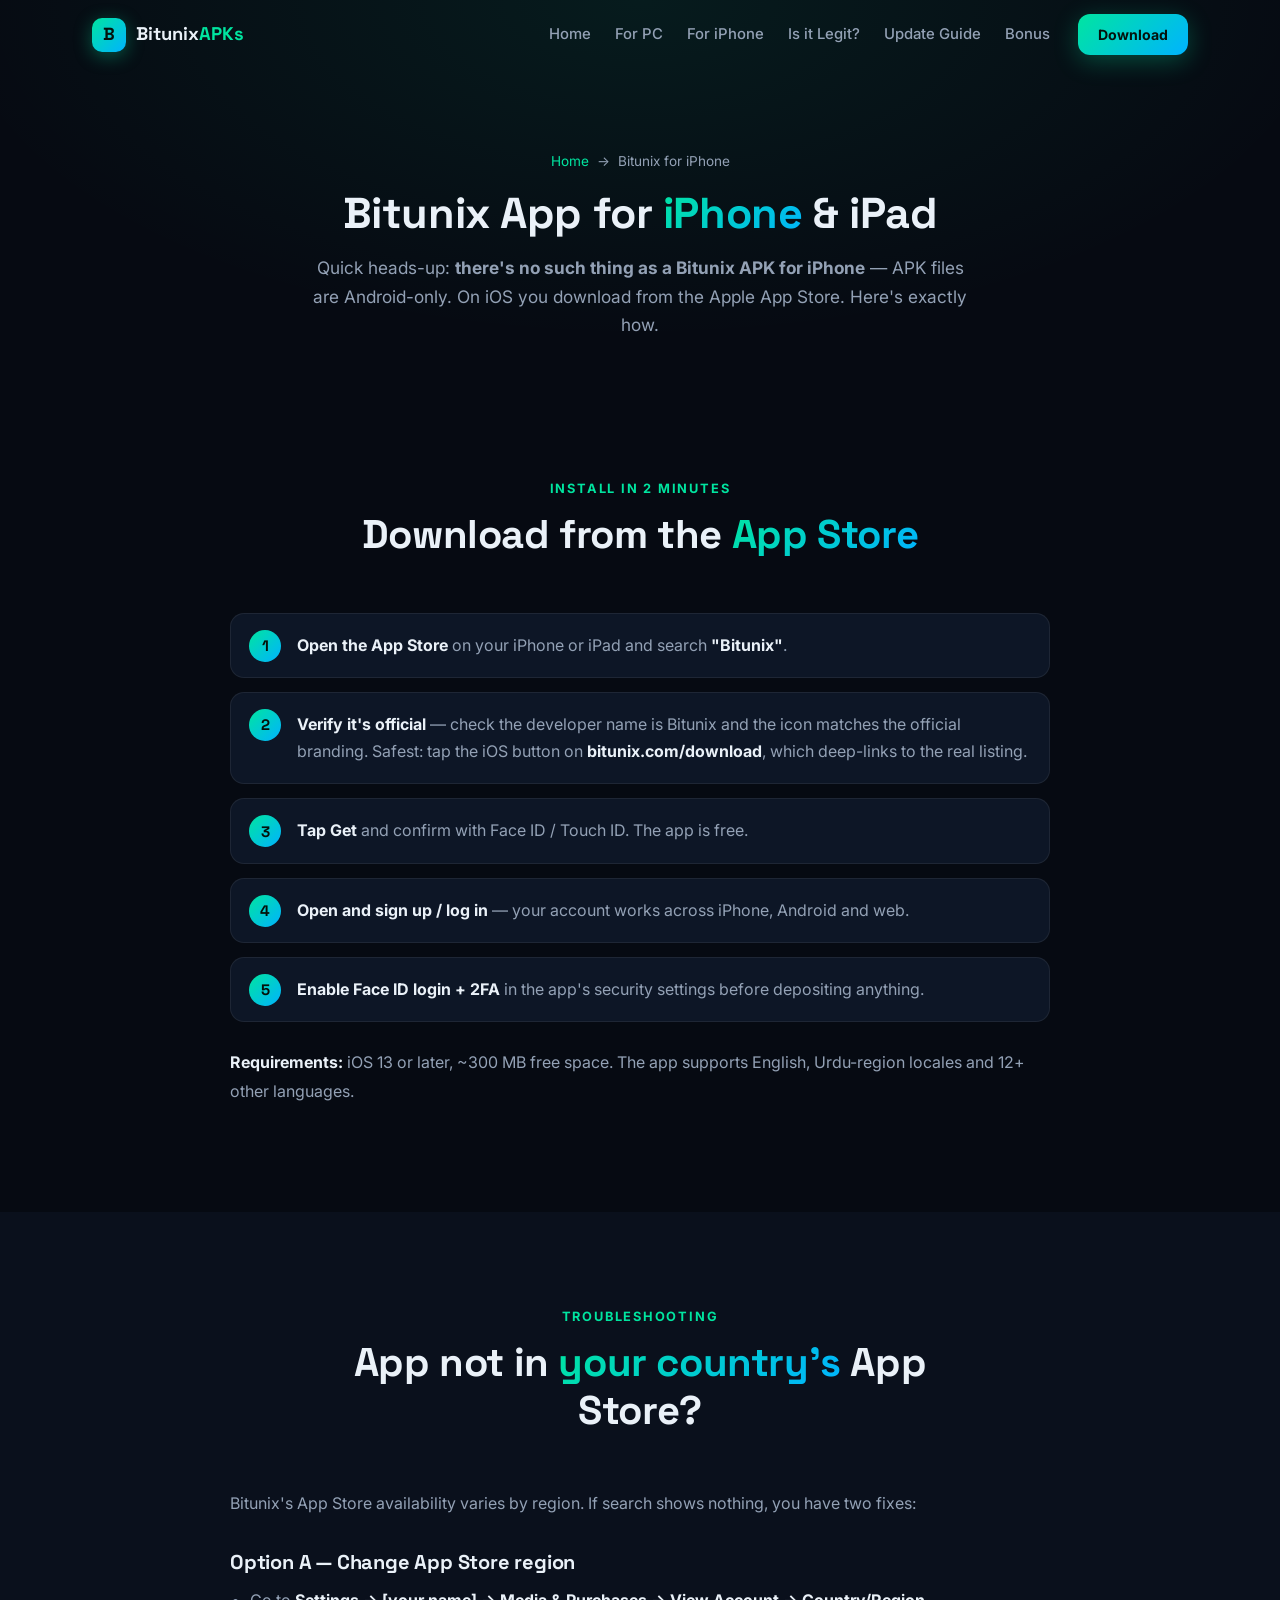
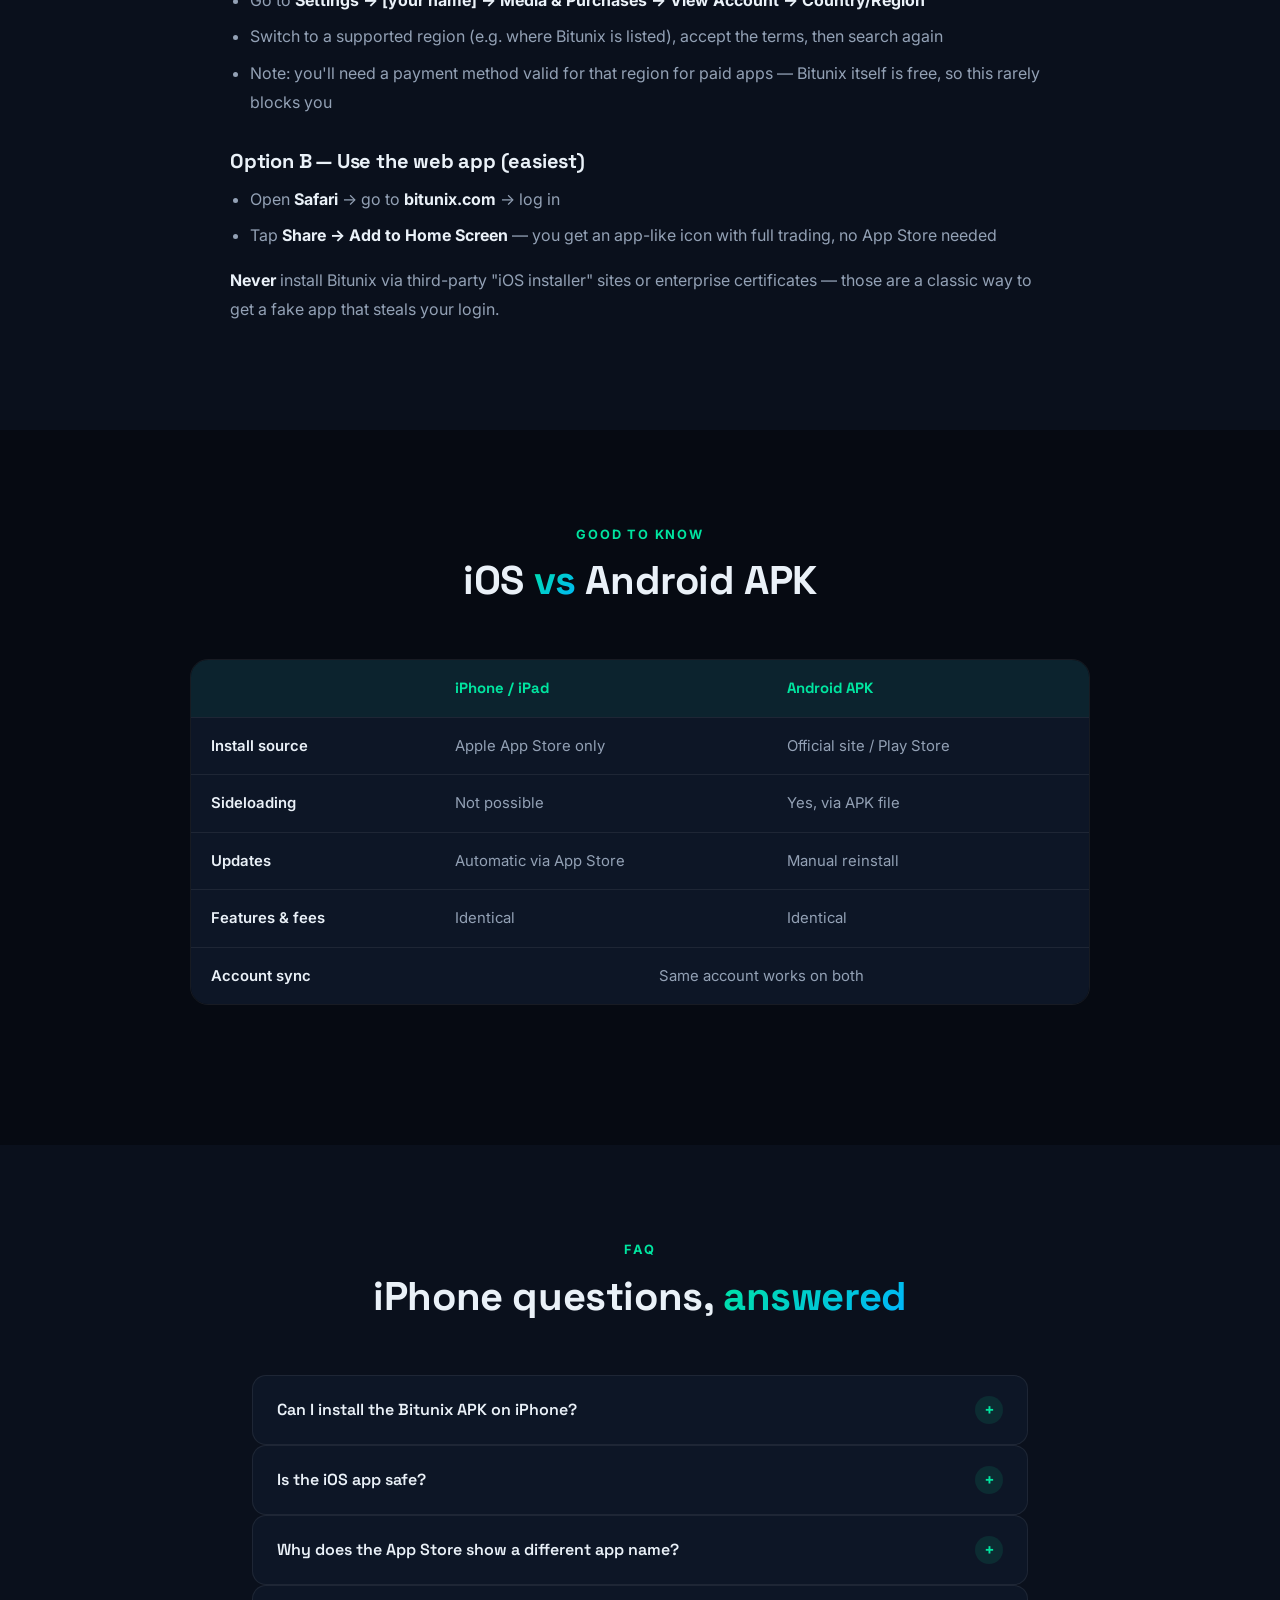
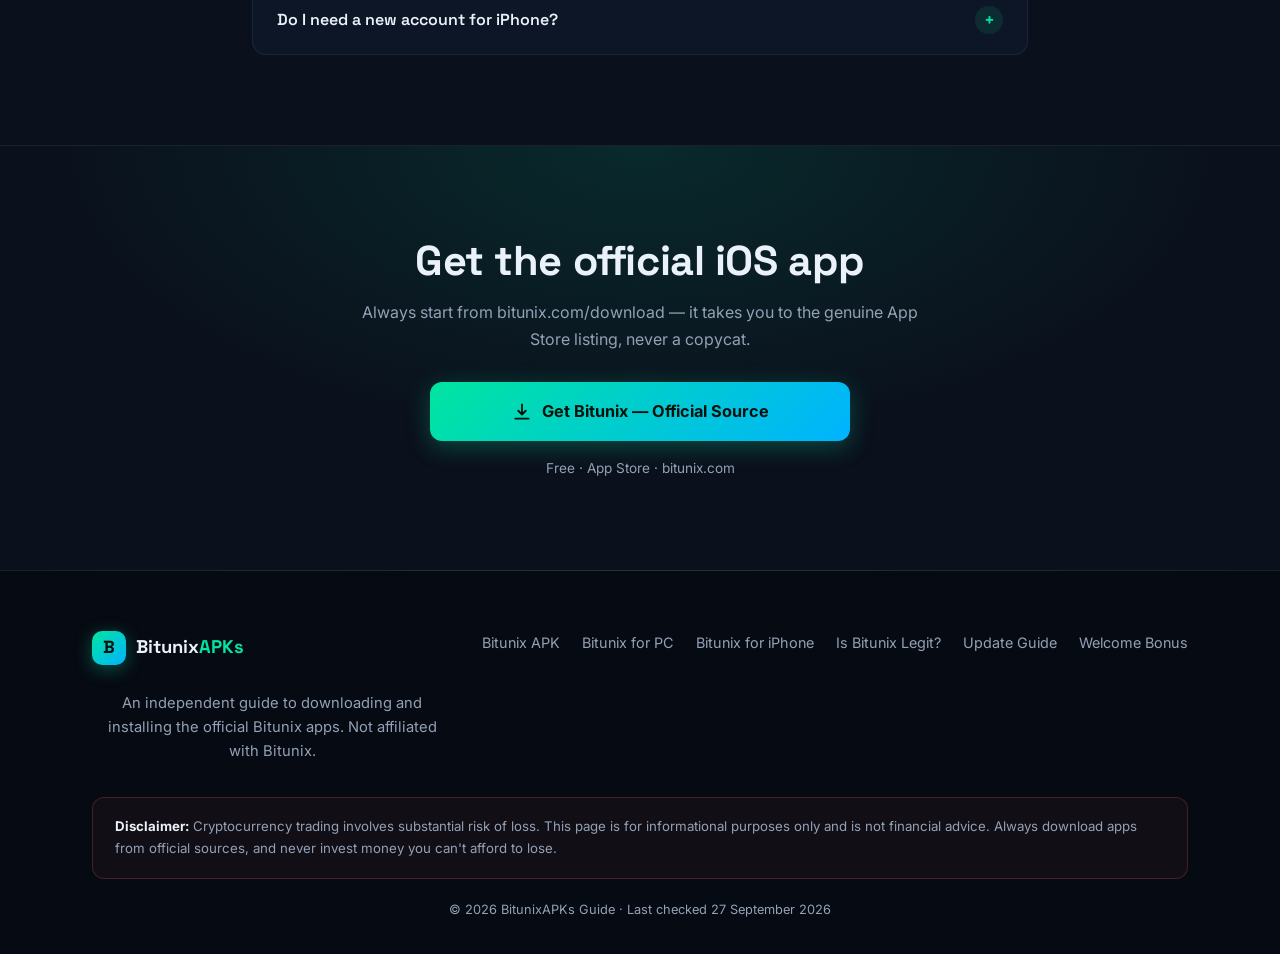
==== ios/index.html @ 98d5569d "Add ios/index.html" ====
<!DOCTYPE html>
<html lang="en">
<head>
<meta charset="UTF-8">
<meta name="viewport" content="width=device-width, initial-scale=1.0">
<title>Bitunix App for iPhone & iPad — iOS Download Guide (2026)</title>
<meta name="description" content="How to download the official Bitunix app on iPhone & iPad. App Store steps, what to do if it's not available in your country, and iOS vs Android differences.">
<link rel="canonical" href="https://bitunixapks.com/ios/">
<meta property="og:title" content="Bitunix App for iPhone & iPad — iOS Guide">
<meta property="og:description" content="Official Bitunix iOS download steps, region fixes, and iOS vs Android comparison.">
<meta property="og:type" content="website">
<link rel="preconnect" href="https://fonts.googleapis.com">
<link rel="preconnect" href="https://fonts.gstatic.com" crossorigin>
<link href="https://fonts.googleapis.com/css2?family=Inter:wght@400;500;600;700&family=Space+Grotesk:wght@500;600;700&display=swap" rel="stylesheet">
<link rel="stylesheet" href="../styles.css">
<link rel="icon" href="data:image/svg+xml,<svg xmlns='http://www.w3.org/2000/svg' viewBox='0 0 100 100'><rect width='100' height='100' rx='22' fill='%2300e5a0'/><text x='50' y='68' font-size='52' font-family='Arial' font-weight='bold' text-anchor='middle' fill='%2306101c'>B</text></svg>">
<script type="application/ld+json">
{"@context":"https://schema.org","@type":"FAQPage","mainEntity":[
{"@type":"Question","name":"Is there a Bitunix APK for iPhone?","acceptedAnswer":{"@type":"Answer","text":"No. APK files only work on Android. iPhone and iPad users must download Bitunix from the Apple App Store — sideloading an APK on iOS is not possible."}},
{"@type":"Question","name":"What is the official Bitunix app called on the App Store?","acceptedAnswer":{"@type":"Answer","text":"Look for the official listing published by Bitunix (often shown as 'Bitunix: Buy & Sell Crypto'). Always verify the developer name and use the link from bitunix.com/download to avoid copycat apps."}},
{"@type":"Question","name":"Bitunix is not showing in my country's App Store. What now?","acceptedAnswer":{"@type":"Answer","text":"Availability varies by region. You can change your App Store country/region in your Apple ID settings, or simply use the Bitunix web platform at bitunix.com in Safari — it offers full trading without any install."}},
{"@type":"Question","name":"Is the iOS app different from the Android APK?","acceptedAnswer":{"@type":"Answer","text":"No — same account, same features, same markets. The only differences are installation (App Store vs APK file) and that iOS updates happen automatically through the App Store."}}
]}
</script>
</head>
<body>

<!-- ============ NAV ============ -->
<header class="nav" id="nav">
  <div class="nav-inner">
    <a href="/" class="logo">
      <span class="logo-mark">B</span>
      <span class="logo-text">Bitunix<em>APKs</em></span>
    </a>
    <nav class="nav-links" id="navLinks">
      <a href="/">Home</a>
      <a href="/pc/">For PC</a>
      <a href="/ios/">For iPhone</a>
      <a href="/is-bitunix-legit/">Is it Legit?</a>
      <a href="/update-bitunix-apk/">Update Guide</a>
      <a href="/referral-code/">Bonus</a>
    </nav>
    <a href="https://www.bitunix.com/download" class="btn btn-sm" target="_blank" rel="noopener">Download</a>
    <button class="hamburger" id="hamburger" aria-label="Menu"><span></span><span></span><span></span></button>
  </div>
</header>

<!-- ============ PAGE HERO ============ -->
<section class="page-hero">
  <div class="container">
    <div class="crumbs"><a href="/">Home</a> &nbsp;→&nbsp; Bitunix for iPhone</div>
    <h1>Bitunix App for <span class="grad">iPhone</span> & iPad</h1>
    <p class="lede">Quick heads-up: <strong>there's no such thing as a Bitunix APK for iPhone</strong> — APK files are Android-only. On iOS you download from the Apple App Store. Here's exactly how.</p>
  </div>
</section>

<!-- ============ STEPS ============ -->
<section class="section">
  <div class="container">
    <div class="sec-head reveal">
      <span class="kicker">Install in 2 minutes</span>
      <h2>Download from the <span class="grad">App Store</span></h2>
    </div>
    <ol class="nsteps reveal">
      <li><strong>Open the App Store</strong> on your iPhone or iPad and search <strong>"Bitunix"</strong>.</li>
      <li><strong>Verify it's official</strong> — check the developer name is Bitunix and the icon matches the official branding. Safest: tap the iOS button on <strong>bitunix.com/download</strong>, which deep-links to the real listing.</li>
      <li><strong>Tap Get</strong> and confirm with Face ID / Touch ID. The app is free.</li>
      <li><strong>Open and sign up / log in</strong> — your account works across iPhone, Android and web.</li>
      <li><strong>Enable Face ID login + 2FA</strong> in the app's security settings before depositing anything.</li>
    </ol>
    <div class="prose reveal" style="margin-top:26px">
      <p><strong>Requirements:</strong> iOS 13 or later, ~300 MB free space. The app supports English, Urdu-region locales and 12+ other languages.</p>
    </div>
  </div>
</section>

<!-- ============ REGION FIX ============ -->
<section class="section" style="background:var(--bg2)">
  <div class="container">
    <div class="sec-head reveal">
      <span class="kicker">Troubleshooting</span>
      <h2>App not in <span class="grad">your country's</span> App Store?</h2>
    </div>
    <div class="prose reveal">
      <p>Bitunix's App Store availability varies by region. If search shows nothing, you have two fixes:</p>
      <h3>Option A — Change App Store region</h3>
      <ul>
        <li>Go to <strong>Settings → [your name] → Media & Purchases → View Account → Country/Region</strong></li>
        <li>Switch to a supported region (e.g. where Bitunix is listed), accept the terms, then search again</li>
        <li>Note: you'll need a payment method valid for that region for paid apps — Bitunix itself is free, so this rarely blocks you</li>
      </ul>
      <h3>Option B — Use the web app (easiest)</h3>
      <ul>
        <li>Open <strong>Safari</strong> → go to <strong>bitunix.com</strong> → log in</li>
        <li>Tap <strong>Share → Add to Home Screen</strong> — you get an app-like icon with full trading, no App Store needed</li>
      </ul>
      <p><strong>Never</strong> install Bitunix via third-party "iOS installer" sites or enterprise certificates — those are a classic way to get a fake app that steals your login.</p>
    </div>
  </div>
</section>

<!-- ============ COMPARISON ============ -->
<section class="section">
  <div class="container">
    <div class="sec-head reveal">
      <span class="kicker">Good to know</span>
      <h2>iOS <span class="grad">vs</span> Android APK</h2>
    </div>
    <div class="table-wrap reveal">
      <table class="cmp">
        <thead><tr><th></th><th>iPhone / iPad</th><th>Android APK</th></tr></thead>
        <tbody>
          <tr><td>Install source</td><td>Apple App Store only</td><td>Official site / Play Store</td></tr>
          <tr><td>Sideloading</td><td>Not possible</td><td>Yes, via APK file</td></tr>
          <tr><td>Updates</td><td>Automatic via App Store</td><td>Manual reinstall</td></tr>
          <tr><td>Features & fees</td><td>Identical</td><td>Identical</td></tr>
          <tr><td>Account sync</td><td colspan="2" style="text-align:center">Same account works on both</td></tr>
        </tbody>
      </table>
    </div>
    <p class="fine reveal">On Android? <a href="/" style="color:var(--accent)">Get the official Bitunix APK guide here →</a></p>
  </div>
</section>

<!-- ============ FAQ ============ -->
<section class="section" style="background:var(--bg2)">
  <div class="container narrow">
    <div class="sec-head reveal">
      <span class="kicker">FAQ</span>
      <h2>iPhone questions, <span class="grad">answered</span></h2>
    </div>
    <div class="reveal">
      <div class="acc-item"><button class="acc-q">Can I install the Bitunix APK on iPhone?<span class="plus">+</span></button><div class="acc-a"><p>No — APK is an Android package format and iOS cannot open it. Any site offering a "Bitunix IPA/APK for iOS download" outside the App Store is a scam. Use the official App Store listing.</p></div></div>
      <div class="acc-item"><button class="acc-q">Is the iOS app safe?<span class="plus">+</span></button><div class="acc-a"><p>The official App Store listing is safe — Apple reviews every app. Just make sure the developer is genuinely Bitunix (use the link from bitunix.com/download) and enable 2FA after installing.</p></div></div>
      <div class="acc-item"><button class="acc-q">Why does the App Store show a different app name?<span class="plus">+</span></button><div class="acc-a"><p>Bitunix has used names like "Bitunix: Buy & Sell Crypto" in various regions. Match the developer name and icon rather than the exact title, or use the official download page link.</p></div></div>
      <div class="acc-item"><button class="acc-q">Do I need a new account for iPhone?<span class="plus">+</span></button><div class="acc-a"><p>No. Log in with your existing Bitunix email/phone — everything syncs.</p></div></div>
    </div>
  </div>
</section>

<!-- ============ CTA ============ -->
<section class="cta">
  <div class="container reveal">
    <h2>Get the official iOS app</h2>
    <p>Always start from bitunix.com/download — it takes you to the genuine App Store listing, never a copycat.</p>
    <a href="https://www.bitunix.com/download" class="btn btn-big" target="_blank" rel="noopener">
      <svg viewBox="0 0 24 24" width="20" height="20"><path d="M12 3v12m0 0l-4.5-4.5M12 15l4.5-4.5M4 20h16" fill="none" stroke="currentColor" stroke-width="2.2" stroke-linecap="round" stroke-linejoin="round"/></svg>
      Get Bitunix — Official Source
    </a>
    <div class="cta-note">Free · App Store · bitunix.com</div>
  </div>
</section>

<!-- ============ FOOTER ============ -->
<footer>
  <div class="container foot-grid">
    <div>
      <a href="/" class="logo"><span class="logo-mark">B</span><span class="logo-text">Bitunix<em>APKs</em></span></a>
      <p class="fine">An independent guide to downloading and installing the official Bitunix apps. Not affiliated with Bitunix.</p>
    </div>
    <div class="foot-links">
      <a href="/">Bitunix APK</a>
      <a href="/pc/">Bitunix for PC</a>
      <a href="/ios/">Bitunix for iPhone</a>
      <a href="/is-bitunix-legit/">Is Bitunix Legit?</a>
      <a href="/update-bitunix-apk/">Update Guide</a>
      <a href="/referral-code/">Welcome Bonus</a>
    </div>
  </div>
  <div class="container">
    <p class="disclaimer"><strong>Disclaimer:</strong> Cryptocurrency trading involves substantial risk of loss. This page is for informational purposes only and is not financial advice. Always download apps from official sources, and never invest money you can't afford to lose.</p>
    <p class="copy">© 2026 BitunixAPKs Guide · Last checked 27 September 2026</p>
  </div>
</footer>

<script src="../script.js"></script>
</body>
</html>
---- styles.css ----
/* ============ TOKENS ============ */
:root{
  --bg:#060a12;
  --bg2:#0a101c;
  --card:#0d1626;
  --card2:#101b30;
  --line:rgba(255,255,255,.07);
  --text:#eaf1f8;
  --muted:#93a1b5;
  --accent:#00e5a0;
  --accent2:#00b3ff;
  --grad:linear-gradient(135deg,#00e5a0,#00b3ff);
  --danger:var(--danger);
  --radius:18px;
  --font:'Inter',system-ui,sans-serif;
  --disp:'Space Grotesk','Inter',system-ui,sans-serif;
}
*{margin:0;padding:0;box-sizing:border-box}
html{scroll-behavior:smooth}
body{background:var(--bg);color:var(--text);font-family:var(--font);line-height:1.65;-webkit-font-smoothing:antialiased;overflow-x:hidden}
.container{max-width:1140px;margin:0 auto;padding:0 22px}
.container.narrow{max-width:820px}
section{scroll-margin-top:84px}
h1,h2,h3{font-family:var(--disp);line-height:1.2;letter-spacing:-.01em}
.grad{background:var(--grad);-webkit-background-clip:text;background-clip:text;color:transparent}
a{color:inherit}
code{background:rgba(0,229,160,.12);color:var(--accent);padding:2px 8px;border-radius:6px;font-size:.85em}

/* ============ REVEAL ============ */
.reveal{opacity:0;transform:translateY(26px);transition:opacity .7s ease,transform .7s ease}
.reveal.visible{opacity:1;transform:none}

/* ============ NAV ============ */
.nav{position:fixed;top:0;left:0;right:0;z-index:100;transition:background .3s,border-color .3s;border-bottom:1px solid transparent}
.nav.scrolled{background:rgba(6,10,18,.85);backdrop-filter:blur(14px);border-color:var(--line)}
.nav-inner{max-width:1140px;margin:0 auto;padding:14px 22px;display:flex;align-items:center;gap:28px}
.logo{display:flex;align-items:center;gap:10px;text-decoration:none;font-family:var(--disp);font-weight:700;font-size:1.15rem}
.logo-mark{width:34px;height:34px;border-radius:10px;background:var(--grad);display:grid;place-items:center;color:#04120c;font-weight:700;font-size:1.1rem;box-shadow:0 4px 18px rgba(0,229,160,.35)}
.logo-text em{font-style:normal;color:var(--accent)}
.nav-links{display:flex;gap:24px;margin-left:auto}
.nav-links a{text-decoration:none;color:var(--muted);font-size:.93rem;font-weight:500;transition:color .2s}
.nav-links a:hover{color:var(--text)}
.nav-links a.active{color:var(--accent)}
.hamburger{display:none;background:none;border:0;cursor:pointer;flex-direction:column;gap:5px;margin-left:auto;padding:6px}
.hamburger span{width:22px;height:2px;background:var(--text);border-radius:2px}

/* ============ BUTTONS ============ */
.btn{display:inline-flex;align-items:center;justify-content:center;gap:10px;background:var(--grad);color:#04120c;font-weight:700;text-decoration:none;border-radius:12px;transition:transform .2s,box-shadow .2s;box-shadow:0 6px 24px rgba(0,229,160,.28)}
.btn:hover{transform:translateY(-2px);box-shadow:0 10px 32px rgba(0,229,160,.42)}
.btn-sm{padding:9px 20px;font-size:.88rem;margin-left:0}
.btn-big{padding:16px 30px;font-size:1.02rem;width:100%}

/* ============ HERO ============ */
.hero{position:relative;padding:150px 0 70px;overflow:hidden}
.orb{position:absolute;border-radius:50%;filter:blur(90px);opacity:.5;pointer-events:none}
.orb-1{width:480px;height:480px;background:rgba(0,229,160,.16);top:-140px;left:-120px}
.orb-2{width:420px;height:420px;background:rgba(0,179,255,.14);top:40px;right:-140px}
.hero-grid{display:grid;grid-template-columns:1.05fr .95fr;gap:56px;align-items:center;position:relative}
.badge{display:inline-flex;align-items:center;gap:9px;background:rgba(0,229,160,.08);border:1px solid rgba(0,229,160,.25);color:var(--accent);font-size:.82rem;font-weight:600;padding:8px 16px;border-radius:100px;margin-bottom:22px}
.pulse{width:8px;height:8px;border-radius:50%;background:var(--accent);animation:pulse 1.8s infinite}
@keyframes pulse{0%,100%{box-shadow:0 0 0 0 rgba(0,229,160,.5)}50%{box-shadow:0 0 0 7px rgba(0,229,160,0)}}
.hero h1{font-size:clamp(2.3rem,5vw,3.6rem);margin-bottom:18px}
.lede{color:var(--muted);font-size:1.08rem;max-width:34rem;margin-bottom:26px}
.hero-points{display:flex;gap:20px;flex-wrap:wrap}
.hpoint{display:flex;align-items:center;gap:8px;font-size:.9rem;color:var(--text);font-weight:500}
.hpoint svg{width:18px;height:18px;color:var(--accent)}

/* download card */
.dl-card{background:linear-gradient(160deg,var(--card2),var(--card));border:1px solid var(--line);border-radius:22px;padding:30px;box-shadow:0 24px 70px rgba(0,0,0,.5),0 0 0 1px rgba(0,229,160,.06);position:relative;overflow:hidden}
.dl-card::before{content:'';position:absolute;top:0;left:0;right:0;height:3px;background:var(--grad)}
.dl-head{display:flex;align-items:center;gap:14px;margin-bottom:22px}
.app-icon{width:54px;height:54px;border-radius:15px;background:var(--grad);display:grid;place-items:center;font-family:var(--disp);font-weight:700;font-size:1.6rem;color:#04120c}
.dl-title{font-family:var(--disp);font-weight:700;font-size:1.2rem}
.dl-sub{color:var(--muted);font-size:.85rem}
.ver-pill{margin-left:auto;background:rgba(0,229,160,.12);border:1px solid rgba(0,229,160,.3);color:var(--accent);font-weight:700;font-size:.85rem;padding:6px 14px;border-radius:100px}
.dl-stats{display:grid;grid-template-columns:repeat(4,1fr);gap:10px;margin-bottom:22px}
.dl-stats div{background:rgba(255,255,255,.03);border:1px solid var(--line);border-radius:12px;padding:12px 8px;text-align:center}
.dl-stats span{display:block;font-weight:700;font-size:.95rem}
.dl-stats label{font-size:.72rem;color:var(--muted)}
.dl-note{text-align:center;color:var(--muted);font-size:.82rem;margin:14px 0 12px}
.checked{color:var(--accent);font-weight:600}
.dl-trust{display:flex;gap:16px;justify-content:center;font-size:.8rem;color:var(--muted);flex-wrap:wrap}

/* stat strip */
.stat-strip{display:grid;grid-template-columns:repeat(4,1fr);gap:14px;margin-top:56px}
.stat{background:var(--card);border:1px solid var(--line);border-radius:var(--radius);padding:22px;text-align:center;transition:transform .25s,border-color .25s}
.stat:hover{transform:translateY(-4px);border-color:rgba(0,229,160,.3)}
.stat strong{display:block;font-family:var(--disp);font-size:1.7rem;background:var(--grad);-webkit-background-clip:text;background-clip:text;color:transparent}
.stat span{color:var(--muted);font-size:.85rem}

/* ============ SECTIONS ============ */
.section{padding:90px 0}
.section-alt{background:var(--bg2)}
.sec-head{text-align:center;max-width:680px;margin:0 auto 54px}
.kicker{display:inline-block;color:var(--accent);font-weight:700;font-size:.8rem;letter-spacing:.14em;text-transform:uppercase;margin-bottom:12px}
.sec-head h2{font-size:clamp(1.7rem,3.4vw,2.5rem);margin-bottom:14px}
.sec-sub{color:var(--muted)}
.muted-sm{color:var(--muted);font-size:.88rem;margin-top:8px}
.fine{color:var(--muted);font-size:.92rem;text-align:center;max-width:700px;margin:26px auto 0}

/* cards */
.cards-3{display:grid;grid-template-columns:repeat(3,1fr);gap:20px}
.card{background:var(--card);border:1px solid var(--line);border-radius:var(--radius);padding:32px 28px;transition:transform .25s,border-color .25s,box-shadow .25s}
.card:hover{transform:translateY(-6px);border-color:rgba(0,229,160,.35);box-shadow:0 18px 44px rgba(0,0,0,.4)}
.card-icon{font-size:2rem;margin-bottom:16px}
.card h3{font-size:1.15rem;margin-bottom:10px}
.card p{color:var(--muted);font-size:.94rem}

/* ============ STEPS + PHONE MOCKUPS ============ */
.steps{display:grid;gap:18px;max-width:920px;margin:0 auto}
.step{display:grid;grid-template-columns:56px 1fr 170px;gap:24px;align-items:center;background:var(--card);border:1px solid var(--line);border-radius:var(--radius);padding:28px;transition:border-color .25s}
.step:hover{border-color:rgba(0,229,160,.3)}
.step-num{width:56px;height:56px;border-radius:50%;background:var(--grad);color:#04120c;font-family:var(--disp);font-weight:700;font-size:1.35rem;display:grid;place-items:center;box-shadow:0 6px 20px rgba(0,229,160,.3)}
.step-body h3{font-size:1.12rem;margin-bottom:8px}
.step-body p{color:var(--muted);font-size:.93rem}
.step-body strong{color:var(--text)}

/* phone mockup */
.phone{width:150px;height:290px;background:#0a0f1a;border:1px solid rgba(255,255,255,.14);border-radius:26px;padding:10px;box-shadow:0 14px 34px rgba(0,0,0,.5);flex-shrink:0;justify-self:center}
.p-notch{width:56px;height:7px;background:rgba(255,255,255,.16);border-radius:4px;margin:2px auto 10px}
.p-screen{background:#0e1626;border-radius:16px;height:calc(100% - 19px);padding:12px 10px;display:flex;flex-direction:column;gap:10px;align-items:center;justify-content:center;text-align:center}
.p-url{font-size:.6rem;color:var(--muted);background:rgba(255,255,255,.06);border-radius:8px;padding:5px 10px;width:100%}
.p-hero{width:100%;height:56px;border-radius:10px;background:linear-gradient(135deg,rgba(0,229,160,.25),rgba(0,179,255,.25))}
.p-btn{background:var(--grad);color:#04120c;font-weight:700;font-size:.68rem;border-radius:9px;padding:8px 12px;width:100%}
.p-btn-sm{width:auto;padding:7px 14px}
.p-file{display:flex;align-items:center;gap:8px;background:rgba(255,255,255,.05);border-radius:10px;padding:8px;width:100%;text-align:left}
.p-file b{display:block;font-size:.66rem}
.p-file i{display:block;font-style:normal;font-size:.58rem;color:var(--muted)}
.p-apk{background:var(--grad);color:#04120c;font-weight:700;font-size:.58rem;border-radius:6px;padding:5px 7px}
.p-bar{width:100%;height:7px;background:rgba(255,255,255,.08);border-radius:4px;overflow:hidden}
.p-bar span{display:block;height:100%;background:var(--grad);border-radius:4px}
.p-cap{font-size:.62rem;color:var(--muted)}
.p-row{display:flex;justify-content:space-between;align-items:center;width:100%;font-size:.66rem;background:rgba(255,255,255,.05);border-radius:9px;padding:8px 10px}
.p-row.dim{opacity:.5}
.toggle{width:34px;height:19px;border-radius:12px;background:rgba(255,255,255,.14);position:relative;flex-shrink:0}
.toggle.on{background:var(--accent)}
.toggle.on::after{content:'';position:absolute;top:2.5px;right:3px;width:14px;height:14px;border-radius:50%;background:#04120c}
.toggle:not(.on)::after{content:'';position:absolute;top:2.5px;left:3px;width:14px;height:14px;border-radius:50%;background:#fff}
.p-appicon{width:52px;height:52px;border-radius:14px;background:var(--grad);display:grid;place-items:center;font-family:var(--disp);font-weight:700;font-size:1.4rem;color:#04120c}
.p-check{width:30px;height:30px;border-radius:50%;background:rgba(0,229,160,.15);border:1.5px solid var(--accent);color:var(--accent);display:grid;place-items:center;font-weight:700}

/* ============ SAFETY ============ */
.safety-grid{display:grid;grid-template-columns:1fr 1fr;gap:20px;max-width:960px;margin:0 auto}
.safety-card{border-radius:var(--radius);padding:32px;border:1px solid var(--line);background:var(--card)}
.safety-card.do{border-top:3px solid var(--accent)}
.safety-card.dont{border-top:3px solid var(--danger)}
.safety-card h3{display:flex;align-items:center;gap:10px;margin-bottom:18px;font-size:1.15rem}
.s-ico{width:30px;height:30px;border-radius:50%;display:grid;place-items:center;font-weight:700;font-size:.95rem}
.s-ico.good{background:rgba(0,229,160,.15);color:var(--accent)}
.s-ico.bad{background:rgba(255,107,107,.15);color:var(--danger)}
.safety-card ul{list-style:none;display:grid;gap:12px}
.safety-card li{color:var(--muted);font-size:.93rem;padding-left:22px;position:relative}
.safety-card.do li::before{content:'✓';position:absolute;left:0;color:var(--accent);font-weight:700}
.safety-card.dont li::before{content:'✕';position:absolute;left:0;color:var(--danger);font-weight:700}
.safety-card strong{color:var(--text)}

/* ============ TABLES ============ */
.table-wrap{overflow-x:auto;border-radius:var(--radius);border:1px solid var(--line);max-width:900px;margin:0 auto}
table.cmp{width:100%;border-collapse:collapse;background:var(--card);font-size:.93rem}
table.cmp th,table.cmp td{padding:16px 20px;text-align:left;border-bottom:1px solid var(--line)}
table.cmp thead th{background:rgba(0,229,160,.06);font-family:var(--disp);color:var(--accent)}
table.cmp tbody tr:last-child td{border-bottom:0}
table.cmp tbody tr:hover{background:rgba(255,255,255,.02)}
table.cmp td:first-child{font-weight:600;color:var(--text)}
table.cmp td{color:var(--muted)}

/* ============ TIMELINE ============ */
.timeline{max-width:760px;margin:0 auto;position:relative;padding-left:34px}
.timeline::before{content:'';position:absolute;left:9px;top:6px;bottom:6px;width:2px;background:linear-gradient(var(--accent),rgba(0,179,255,.15))}
.t-item{position:relative;background:var(--card);border:1px solid var(--line);border-radius:14px;padding:20px 24px;margin-bottom:16px}
.t-item::before{content:'';position:absolute;left:-31px;top:26px;width:12px;height:12px;border-radius:50%;background:var(--bg);border:3px solid var(--muted)}
.t-item.current{border-color:rgba(0,229,160,.4)}
.t-item.current::before{border-color:var(--accent);box-shadow:0 0 12px rgba(0,229,160,.7)}
.t-ver{font-family:var(--disp);font-weight:700;font-size:1.05rem;margin-right:12px}
.t-date{font-size:.8rem;color:var(--accent);font-weight:600}
.t-item p{color:var(--muted);font-size:.9rem;margin-top:6px}

/* ============ FEATURES ============ */
.feat-grid{display:grid;grid-template-columns:repeat(3,1fr);gap:20px}
.feat{background:var(--card);border:1px solid var(--line);border-radius:var(--radius);padding:30px 26px;transition:transform .25s,border-color .25s}
.feat:hover{transform:translateY(-5px);border-color:rgba(0,179,255,.35)}
.f-ico{font-size:1.9rem;margin-bottom:14px}
.feat h3{font-size:1.08rem;margin-bottom:8px}
.feat p{color:var(--muted);font-size:.9rem}

/* ============ ACCORDION ============ */
.acc{display:grid;gap:12px}
.acc-item{background:var(--card);border:1px solid var(--line);border-radius:14px;overflow:hidden;transition:border-color .25s}
.acc-item.open{border-color:rgba(0,229,160,.35)}
.acc-q{width:100%;background:none;border:0;color:var(--text);font-family:var(--disp);font-weight:600;font-size:1rem;text-align:left;padding:20px 24px;cursor:pointer;display:flex;justify-content:space-between;align-items:center;gap:16px}
.plus{flex-shrink:0;width:28px;height:28px;border-radius:50%;background:rgba(0,229,160,.1);color:var(--accent);display:grid;place-items:center;font-size:1.1rem;transition:transform .3s}
.acc-item.open .plus{transform:rotate(45deg)}
.acc-a{max-height:0;overflow:hidden;transition:max-height .35s ease}
.acc-a p{padding:0 24px 22px;color:var(--muted);font-size:.93rem}
.acc-a strong{color:var(--text)}

/* ============ CTA ============ */
.cta{background:radial-gradient(600px 300px at 50% 0%,rgba(0,229,160,.12),transparent),var(--bg2);border-top:1px solid var(--line);border-bottom:1px solid var(--line);padding:90px 0;text-align:center}
.cta h2{font-size:clamp(1.8rem,3.6vw,2.6rem);margin-bottom:14px}
.cta p{color:var(--muted);max-width:560px;margin:0 auto 30px}
.cta .btn-big{max-width:420px;margin:0 auto}
.cta-note{margin-top:16px;color:var(--muted);font-size:.85rem}

/* ============ FOOTER ============ */
footer{padding:60px 0 34px}
.foot-grid{display:grid;grid-template-columns:1fr auto;gap:30px;align-items:start;margin-bottom:34px}
.foot-links{display:flex;gap:22px;flex-wrap:wrap}
.foot-links a{color:var(--muted);text-decoration:none;font-size:.9rem}
.foot-links a:hover{color:var(--accent)}
.disclaimer{background:rgba(255,107,107,.05);border:1px solid rgba(255,107,107,.2);border-radius:12px;padding:18px 22px;font-size:.83rem;color:var(--muted);margin-bottom:20px}
.disclaimer strong{color:var(--text)}
.copy{text-align:center;color:var(--muted);font-size:.8rem}

/* ============ WHAT IS BITUNIX ============ */
.sec-sub{color:var(--muted);margin-top:10px}
.what-grid{display:grid;grid-template-columns:1.15fr .85fr;gap:28px;align-items:start}
.what-copy p{color:var(--muted);line-height:1.8;margin:0 0 16px;font-size:1.02rem}
.what-copy strong{color:var(--text)}
.what-facts{display:grid;grid-template-columns:repeat(3,1fr);gap:12px}
.fact-chip{background:var(--card);border:1px solid var(--line);border-radius:14px;padding:16px 10px;text-align:center}
.fact-chip strong{display:block;font-family:'Space Grotesk',sans-serif;font-size:1.35rem;background:linear-gradient(135deg,var(--accent),var(--accent2));-webkit-background-clip:text;background-clip:text;color:transparent}
.fact-chip span{font-size:.78rem;color:var(--muted)}

/* ============ BONUS BANNER ============ */
.bonus-wrap{padding:10px 0}
.bonus{display:flex;align-items:center;gap:22px;background:linear-gradient(135deg,rgba(0,230,118,.12),rgba(0,212,255,.12));border:1px solid rgba(0,230,118,.35);border-radius:20px;padding:26px 30px;box-shadow:0 0 40px rgba(0,230,118,.08)}
.bonus-ico{font-size:2.6rem;flex-shrink:0}
.bonus-text{flex:1}
.bonus-text h3{margin:0 0 6px;font-size:1.3rem}
.bonus-text p{margin:0;color:var(--muted);font-size:.95rem}

/* ============ WHO IS IT FOR ============ */
.who-grid{display:grid;grid-template-columns:1fr 1fr;gap:20px;margin-top:32px}
.who{border-radius:18px;padding:26px;border:1px solid var(--line);background:var(--card)}
.who.good{border-color:rgba(0,230,118,.35)}
.who.bad{border-color:rgba(255,107,107,.35)}
.who h4{margin:0 0 14px;font-size:1.1rem}
.who ul{list-style:none;padding:0;margin:0;display:grid;gap:10px}
.who li{color:var(--muted);font-size:.95rem;padding-left:24px;position:relative}
.who.good li::before{content:'✓';position:absolute;left:0;color:var(--accent);font-weight:700}
.who.bad li::before{content:'✕';position:absolute;left:0;color:var(--danger);font-weight:700}

/* ============ SUBPAGE SHARED ============ */
.page-hero{padding:150px 0 44px;text-align:center;background:radial-gradient(700px 340px at 50% 0%,rgba(0,229,160,.08),transparent)}
.crumbs{font-size:.85rem;color:var(--muted);margin-bottom:16px}
.crumbs a{color:var(--accent);text-decoration:none}
.page-hero h1{font-size:clamp(1.9rem,4vw,2.7rem);margin:0 0 14px}
.page-hero .lede{margin:0 auto;max-width:660px}
.nsteps{counter-reset:step;display:grid;gap:14px;max-width:820px;margin:0 auto;padding:0;list-style:none}
.nsteps li{background:var(--card);border:1px solid var(--line);border-radius:14px;padding:18px 22px 18px 66px;position:relative;color:var(--muted);line-height:1.7}
.nsteps li::before{counter-increment:step;content:counter(step);position:absolute;left:18px;top:16px;width:32px;height:32px;border-radius:50%;background:var(--grad);color:#04120a;font-weight:800;display:flex;align-items:center;justify-content:center;font-family:var(--disp);font-size:.95rem}
.nsteps strong{color:var(--text)}
.prose{max-width:820px;margin:0 auto}
.prose p{color:var(--muted);line-height:1.8;margin:0 0 16px}
.prose h3{margin:32px 0 12px;font-size:1.25rem;font-family:var(--disp)}
.prose ul{color:var(--muted);line-height:1.8;padding-left:20px;display:grid;gap:8px;margin:0 0 16px}
.prose strong{color:var(--text)}
.kv{display:grid;grid-template-columns:200px 1fr;gap:12px 20px;background:var(--card);border:1px solid var(--line);border-radius:14px;padding:22px;max-width:820px;margin:0 auto 16px}
.kv dt{color:var(--muted);font-size:.9rem}
.kv dd{margin:0;color:var(--text)}
.guide-cards{display:grid;grid-template-columns:repeat(auto-fit,minmax(220px,1fr));gap:16px;max-width:960px;margin:0 auto}
.guide-card{display:block;background:var(--card);border:1px solid var(--line);border-radius:var(--radius);padding:24px;text-decoration:none;transition:transform .25s,border-color .25s}
.guide-card:hover{transform:translateY(-4px);border-color:rgba(0,229,160,.4)}
.guide-card .card-icon{font-size:2rem;margin-bottom:12px}
.guide-card h3{margin:0 0 8px;font-size:1.1rem;color:var(--text)}
.guide-card p{margin:0;color:var(--muted);font-size:.92rem}
.guide-card .go{color:var(--accent);font-size:.9rem;font-weight:600;margin-top:10px;display:block}

/* ============ RESPONSIVE ============ */
@media(max-width:960px){
  .hero-grid{grid-template-columns:1fr;gap:40px}
  .cards-3,.feat-grid{grid-template-columns:1fr 1fr}
  .what-grid{grid-template-columns:1fr}
  .step{grid-template-columns:48px 1fr}
  .phone{display:none}
  .step-num{width:48px;height:48px;font-size:1.15rem}
}
@media(max-width:640px){
  .nav-links{position:fixed;top:64px;left:0;right:0;background:rgba(6,10,18,.97);backdrop-filter:blur(14px);flex-direction:column;padding:20px 26px 26px;gap:16px;border-bottom:1px solid var(--line);display:none}
  .nav-links.open{display:flex}
  .nav .btn-sm{display:none}
  .hamburger{display:flex}
  .hero{padding:120px 0 50px}
  .dl-stats{grid-template-columns:1fr 1fr}
  .stat-strip{grid-template-columns:1fr 1fr}
  .cards-3,.feat-grid,.safety-grid{grid-template-columns:1fr}
  .section{padding:64px 0}
  .foot-grid{grid-template-columns:1fr}
  .what-grid{grid-template-columns:1fr}
  .what-facts{grid-template-columns:1fr 1fr}
  .bonus{flex-direction:column;text-align:center;padding:24px 20px}
  .who-grid{grid-template-columns:1fr}
  .kv{grid-template-columns:1fr}
}
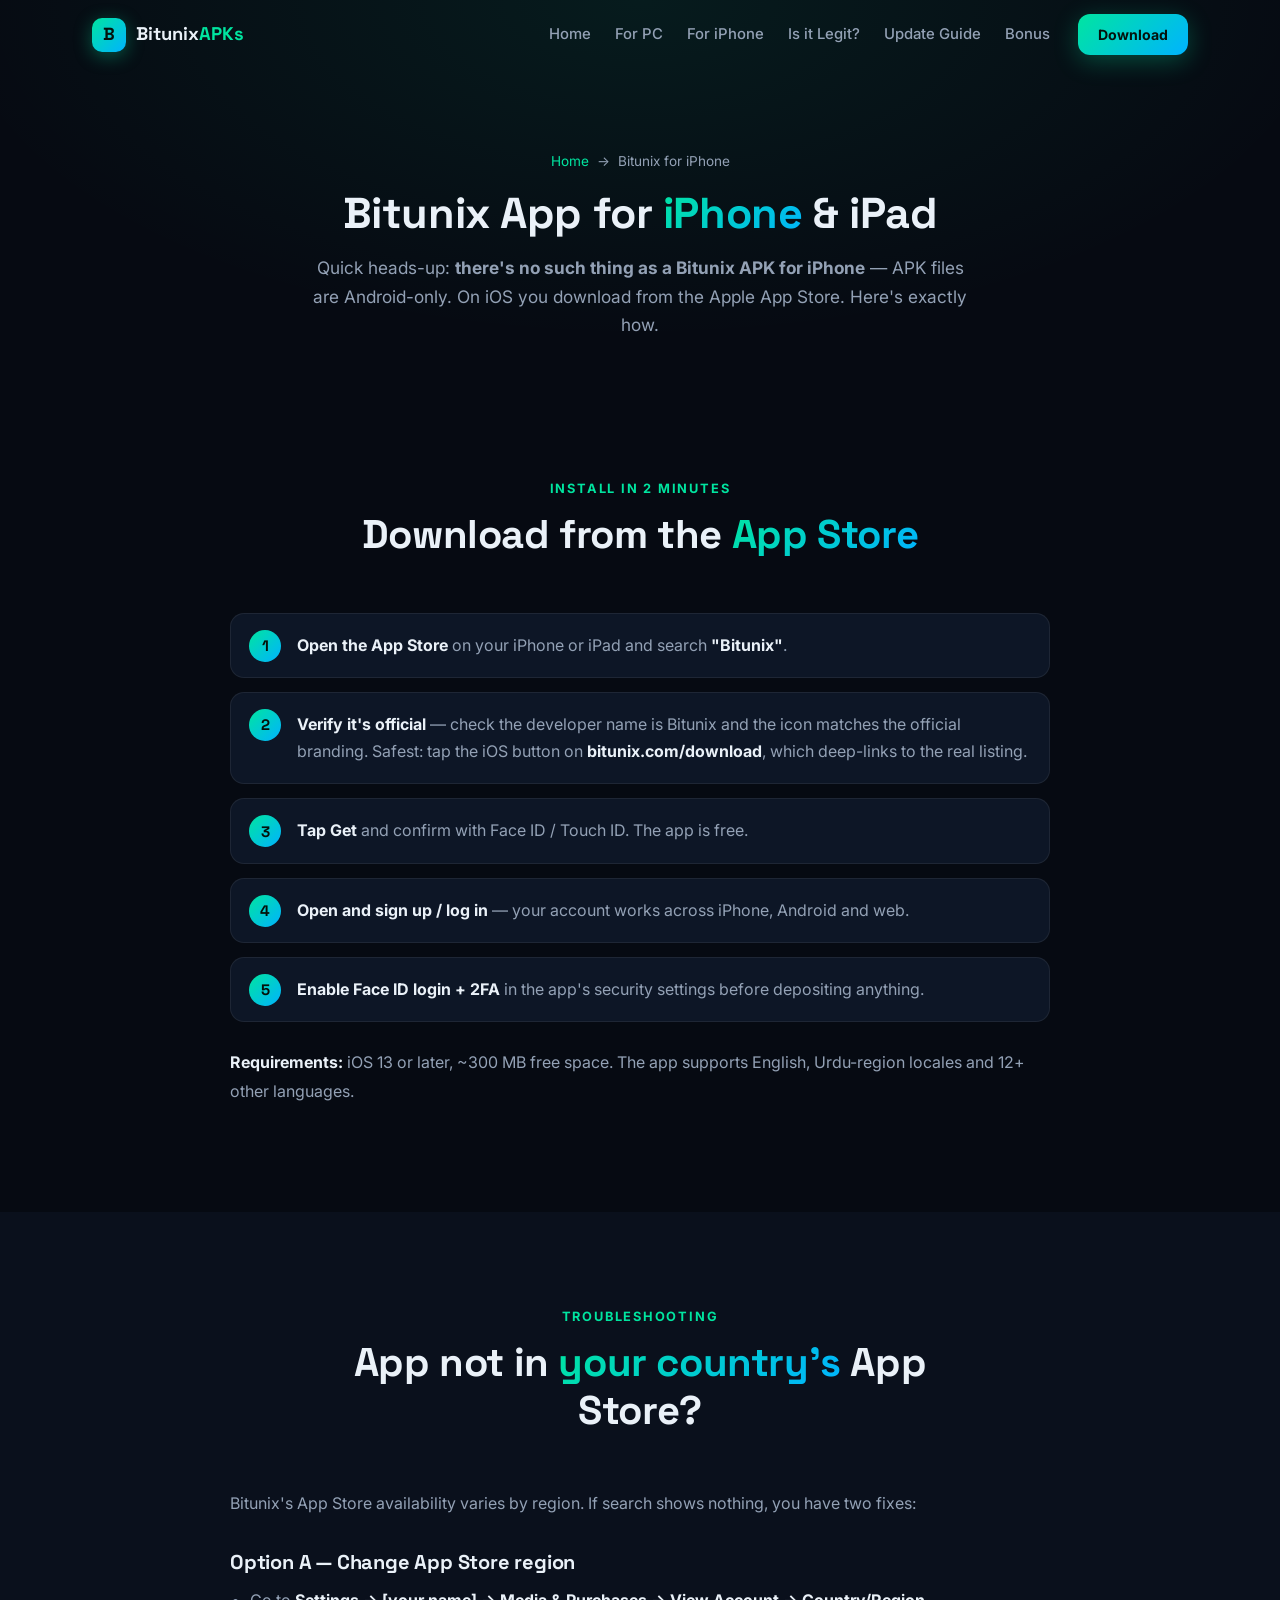
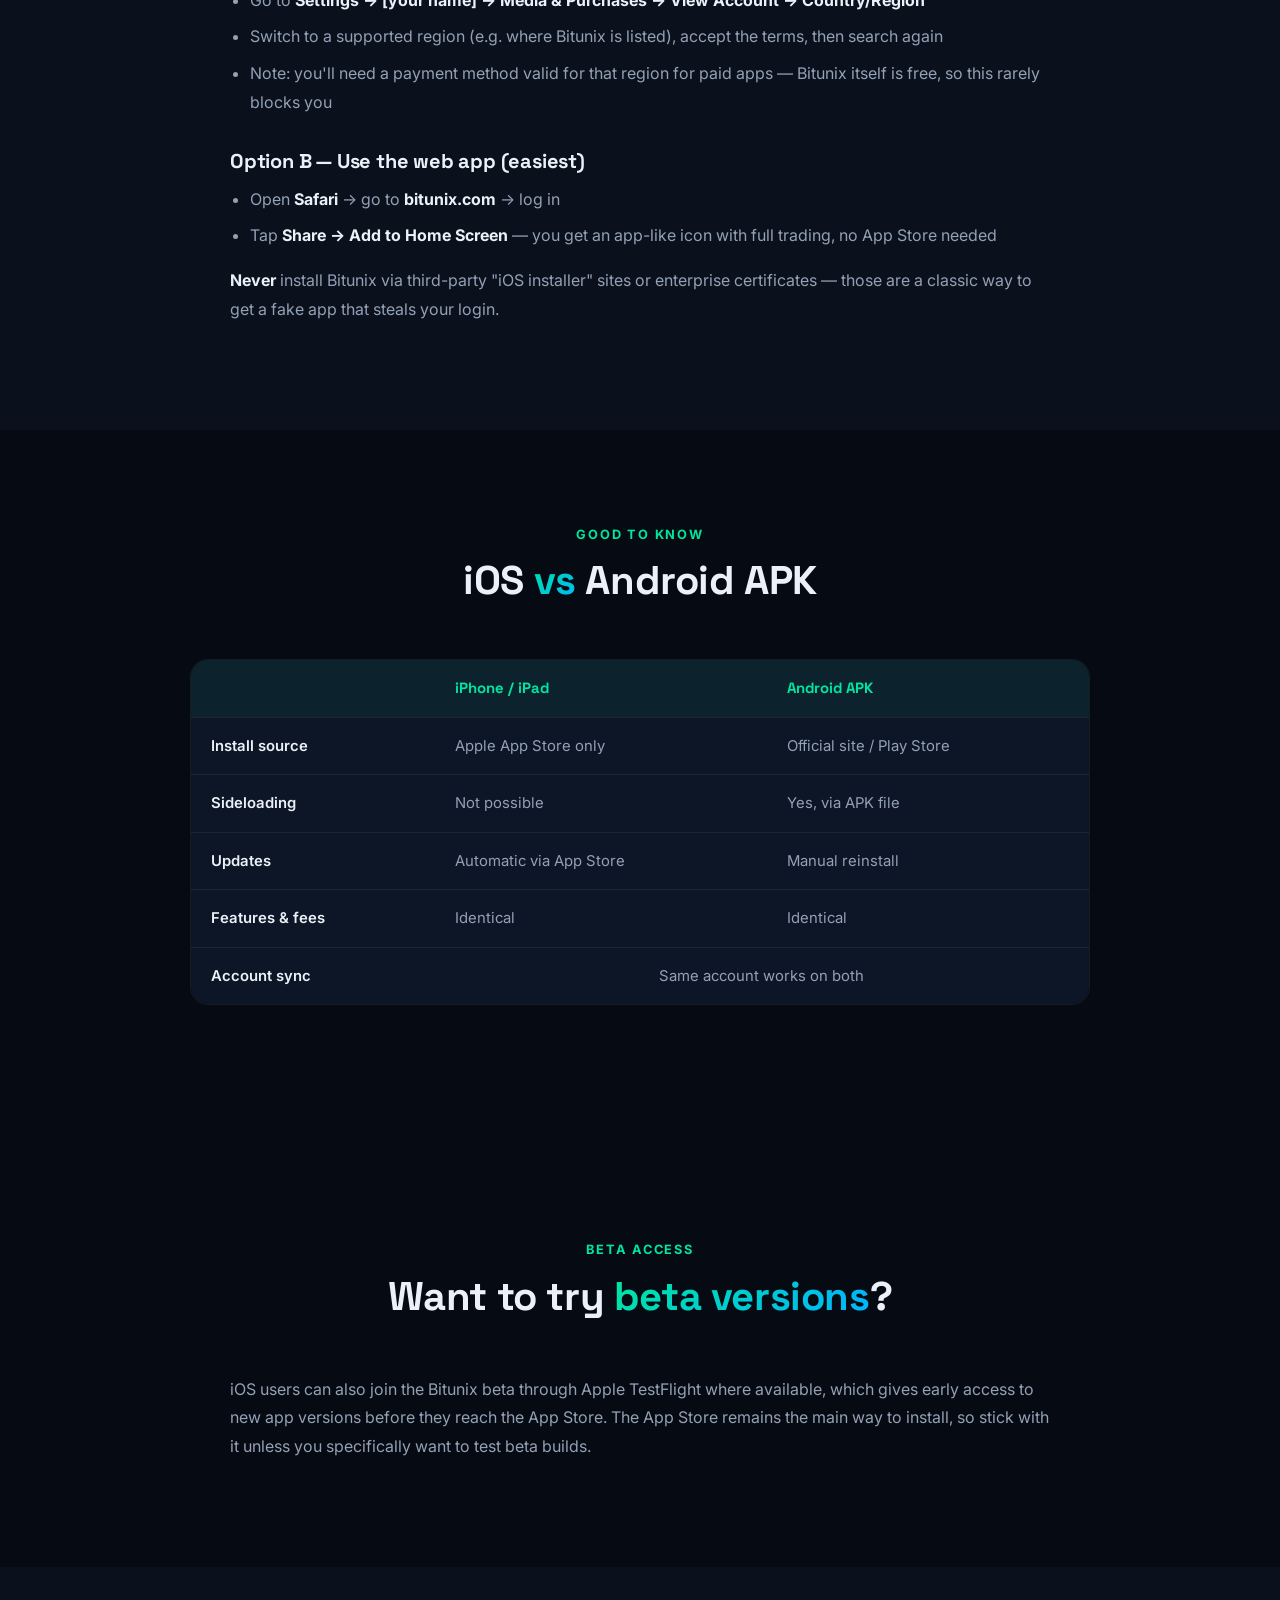
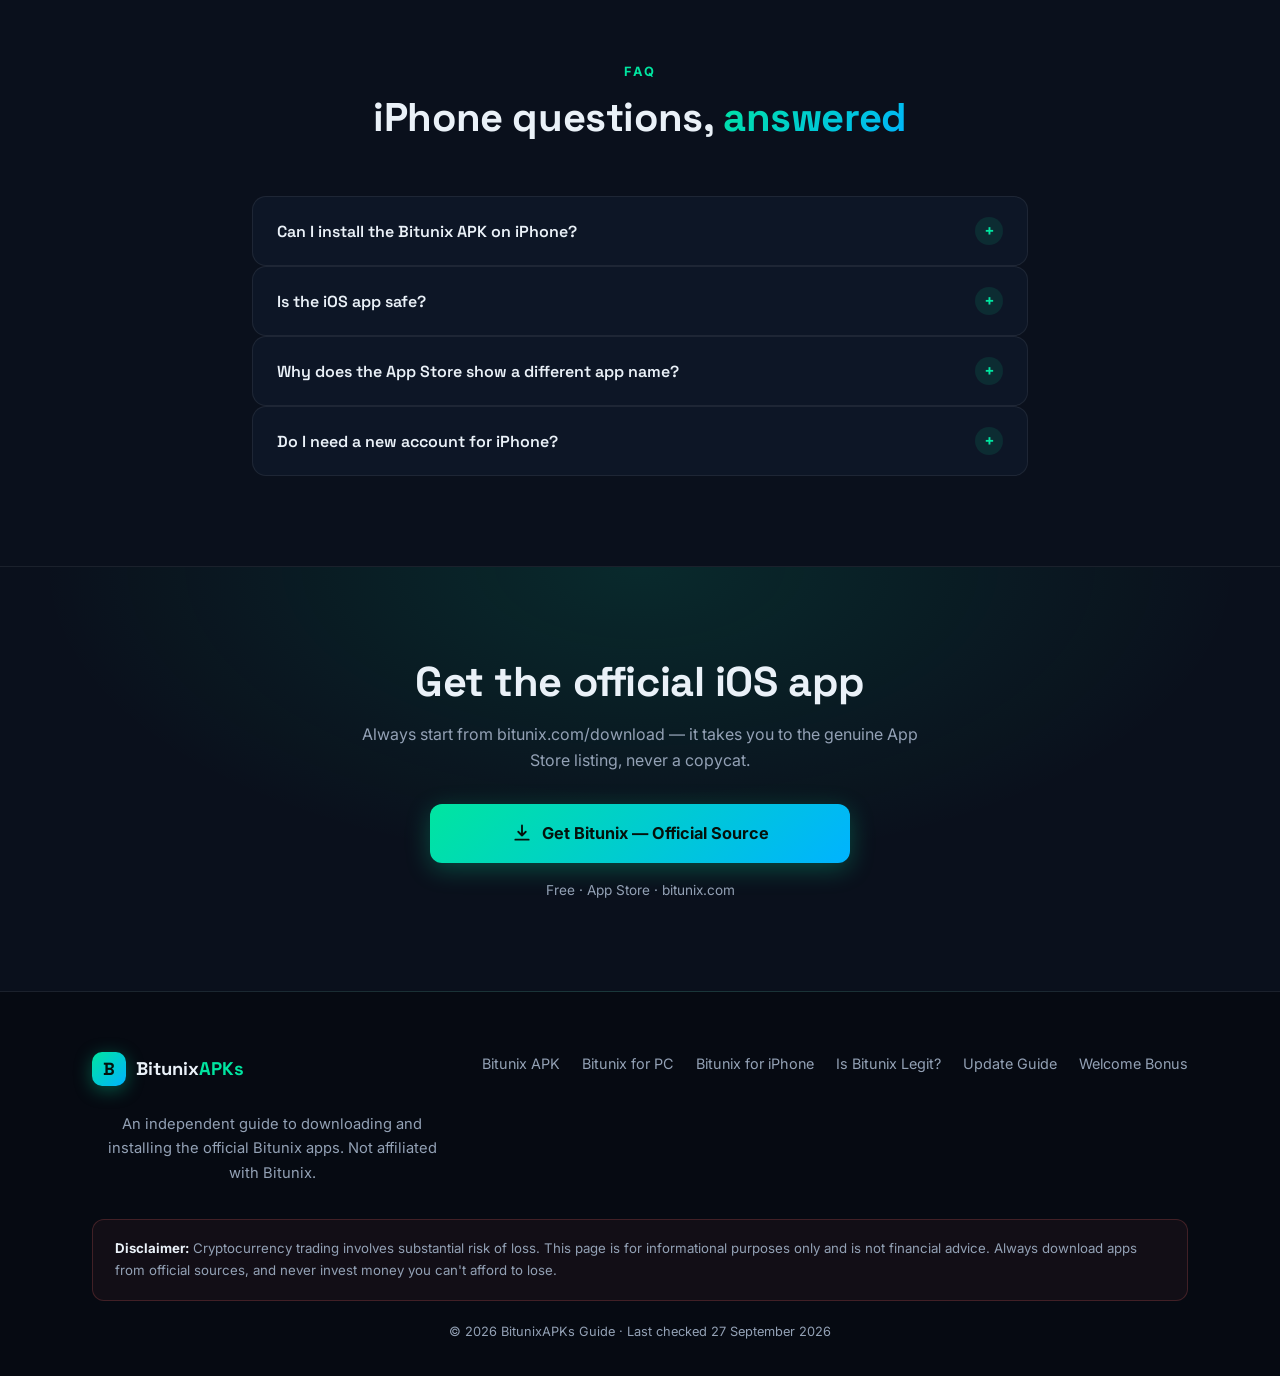
==== commit 0418a5d8: "iOS page: add TestFlight beta note" ====
--- a/ios/index.html
+++ b/ios/index.html
@@ -3,6 +3,7 @@
 <head>
 <meta charset="UTF-8">
 <meta name="viewport" content="width=device-width, initial-scale=1.0">
+<meta name="google-site-verification" content="bMIK9VrliOVAximd3tOW62-xwJnm-FFPr2Ftly0u1qo" />
 <title>Bitunix App for iPhone & iPad — iOS Download Guide (2026)</title>
 <meta name="description" content="How to download the official Bitunix app on iPhone & iPad. App Store steps, what to do if it's not available in your country, and iOS vs Android differences.">
 <link rel="canonical" href="https://bitunixapks.com/ios/">
@@ -40,7 +41,7 @@
       <a href="/update-bitunix-apk/">Update Guide</a>
       <a href="/referral-code/">Bonus</a>
     </nav>
-    <a href="https://www.bitunix.com/download" class="btn btn-sm" target="_blank" rel="noopener">Download</a>
+    <a href="#download" class="btn btn-sm">Download</a>
     <button class="hamburger" id="hamburger" aria-label="Menu"><span></span><span></span><span></span></button>
   </div>
 </header>
@@ -122,6 +123,19 @@
   </div>
 </section>
 
+<!-- ============ TESTFLIGHT ============ -->
+<section class="section">
+  <div class="container">
+    <div class="sec-head reveal">
+      <span class="kicker">Beta access</span>
+      <h2>Want to try <span class="grad">beta versions</span>?</h2>
+    </div>
+    <div class="prose reveal">
+      <p>iOS users can also join the Bitunix beta through Apple TestFlight where available, which gives early access to new app versions before they reach the App Store. The App Store remains the main way to install, so stick with it unless you specifically want to test beta builds.</p>
+    </div>
+  </div>
+</section>
+
 <!-- ============ FAQ ============ -->
 <section class="section" style="background:var(--bg2)">
   <div class="container narrow">
@@ -139,7 +153,7 @@
 </section>
 
 <!-- ============ CTA ============ -->
-<section class="cta">
+<section class="cta" id="download">
   <div class="container reveal">
     <h2>Get the official iOS app</h2>
     <p>Always start from bitunix.com/download — it takes you to the genuine App Store listing, never a copycat.</p>
--- a/styles.css
+++ b/styles.css
@@ -177,6 +177,12 @@
 
 /* ============ FEATURES ============ */
 .feat-grid{display:grid;grid-template-columns:repeat(3,1fr);gap:20px}
+.feat-prose{max-width:860px;margin:36px auto 0;color:var(--muted);line-height:1.8}
+.feat-prose h3{font-family:var(--disp);color:var(--text);font-size:1.3rem;margin-bottom:14px}
+.feat-prose p{margin-bottom:14px}
+.img-block{margin:38px auto 0;max-width:980px}
+.img-block img{width:100%;height:auto;display:block;border-radius:var(--radius);border:1px solid var(--line)}
+.img-block figcaption{text-align:center;color:var(--muted);font-size:.88rem;margin-top:12px}
 .feat{background:var(--card);border:1px solid var(--line);border-radius:var(--radius);padding:30px 26px;transition:transform .25s,border-color .25s}
 .feat:hover{transform:translateY(-5px);border-color:rgba(0,179,255,.35)}
 .f-ico{font-size:1.9rem;margin-bottom:14px}
